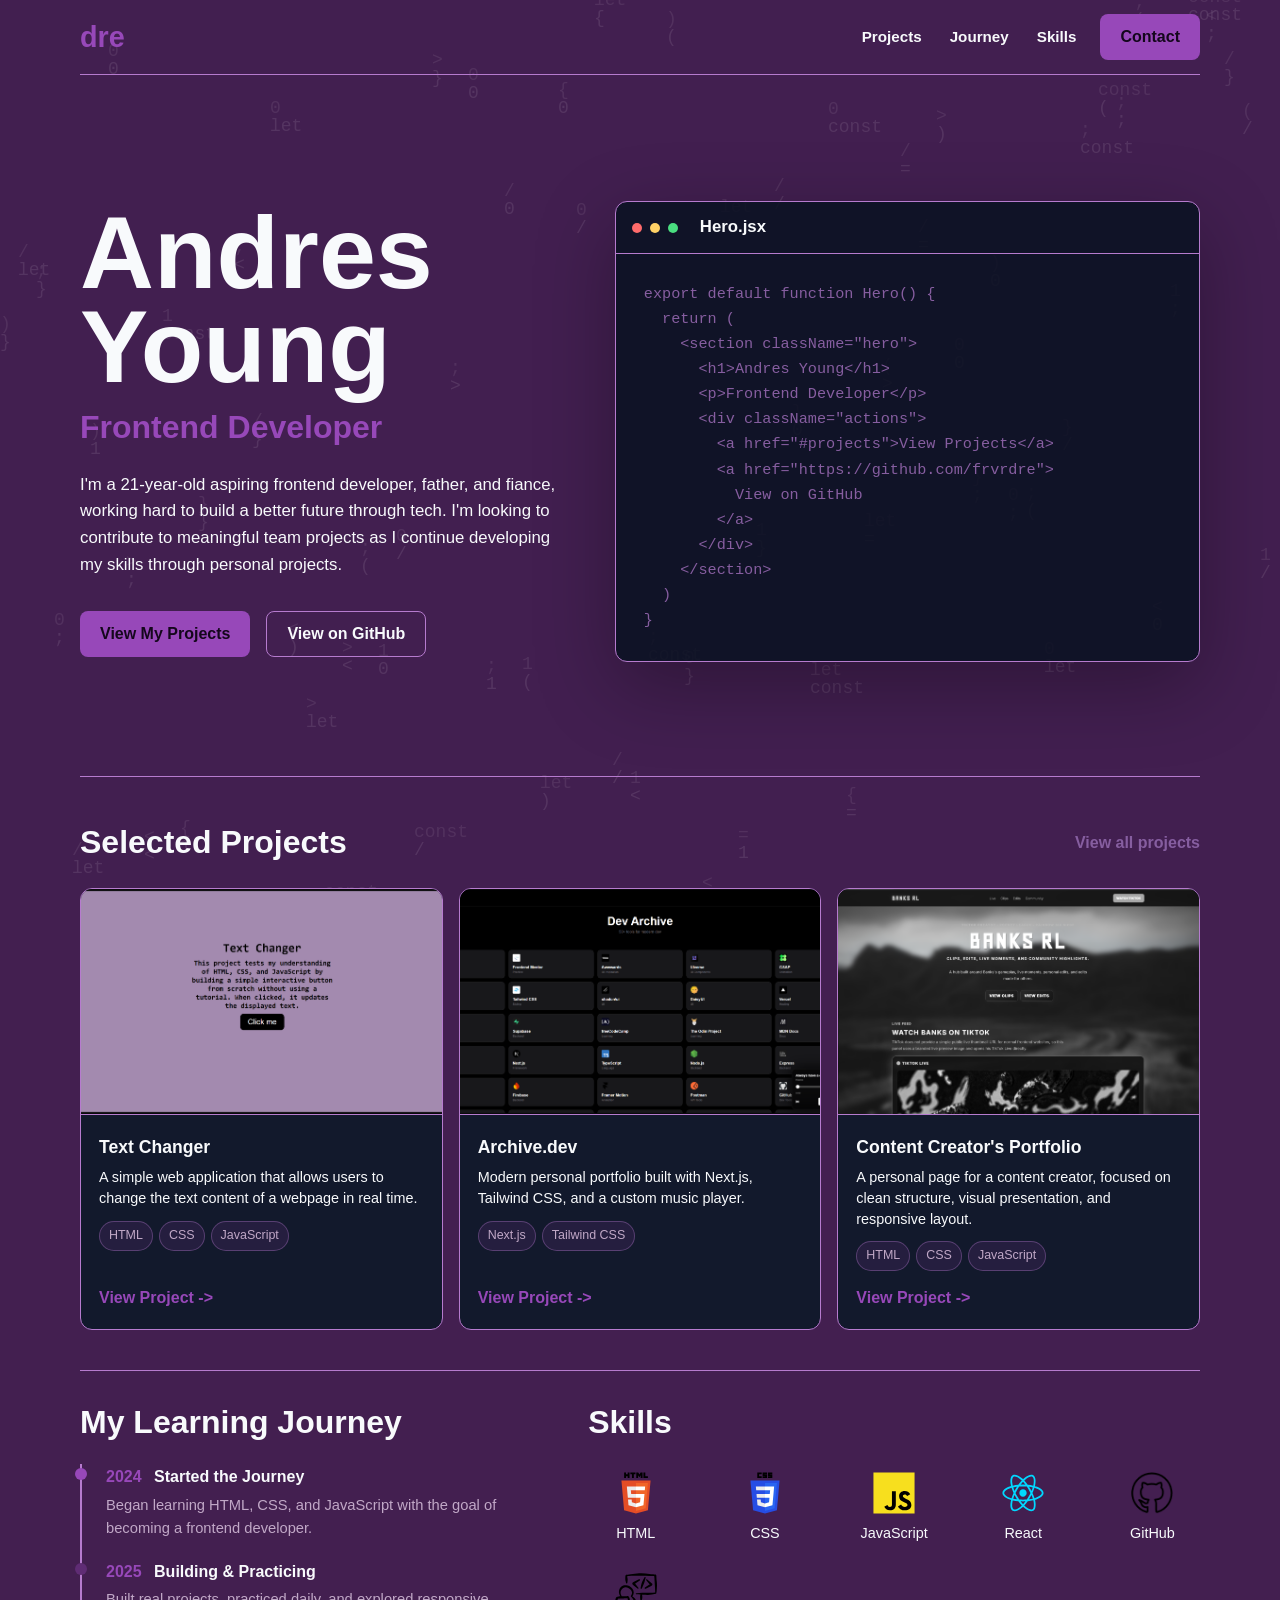
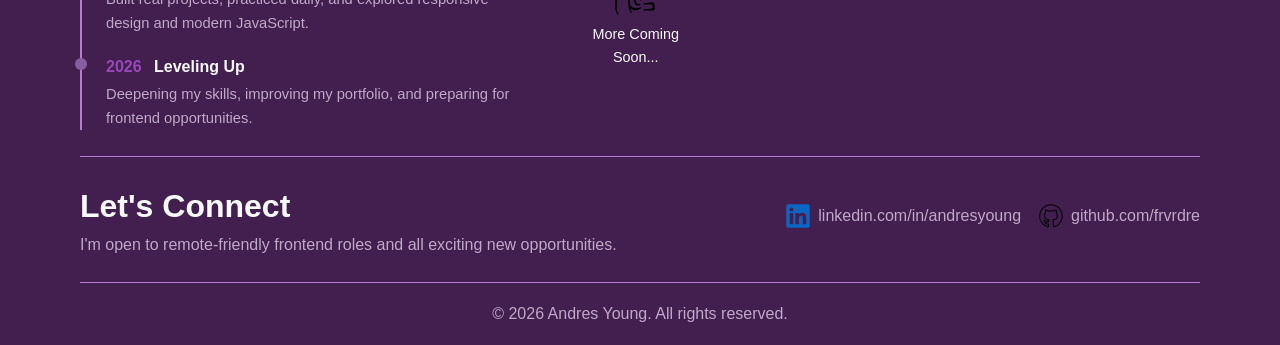
==== index.html @ 8675b48d "Update index.html" ====
<!doctype html>
<html lang="en">
<head>
  <meta charset="UTF-8">
  <meta name="viewport" content="width=device-width, initial-scale=1.0">
  <title>Andres Young | Frontend Developer</title>
  <meta name="description" content="Andres Young is a frontend developer building real projects with HTML, CSS, JavaScript, and React.">
  <link rel="stylesheet" href="styles.css">
  <script src="index.js" defer></script>
</head>
<body>
  <!-- Decorative canvas background controlled by JavaScript -->
  <canvas class="code-rain" aria-hidden="true"></canvas>

  <!-- Header / navigation -->
  <header class="site-header">
    <a class="logo" href="#top" aria-label="Andres Young home">dre</a>

    <nav class="site-nav" aria-label="Main navigation">
      <ul>
        <li><a href="#projects">Projects</a></li>
        <li><a href="#journey">Journey</a></li>
        <li><a href="#skills">Skills</a></li>
      </ul>
    </nav>

    <a class="nav-cta" href="#contact">Contact</a>
  </header>

  <main id="top">
    <!-- Hero section -->
    <section id="hero" class="hero">
      <div class="hero-content">
        <h1>Andres Young</h1>
        <h2>Frontend Developer</h2>
        <p>
          I'm a 21-year-old aspiring frontend developer, father, and fiance,
          working hard to build a better future through tech. I'm looking to
          contribute to meaningful team projects as I continue developing my
          skills through personal projects.
        </p>

        <div class="hero-actions">
          <a class="projects-button" href="#projects">View My Projects</a>
          <a class="github-button" href="https://github.com/frvrdre" target="_blank" rel="noopener noreferrer">View on GitHub</a>
        </div>
      </div>

      <div class="hero-panel" aria-label="Code preview">
        <div class="panel-top">
          <span></span>
          <span></span>
          <span></span>
          <p>Hero.jsx</p>
        </div>
        <pre><code>export default function Hero() {
  return (
    &lt;section className="hero"&gt;
      &lt;h1&gt;Andres Young&lt;/h1&gt;
      &lt;p&gt;Frontend Developer&lt;/p&gt;
      &lt;div className="actions"&gt;
        &lt;a href="#projects"&gt;View Projects&lt;/a&gt;
        &lt;a href="https://github.com/frvrdre"&gt;
          View on GitHub
        &lt;/a&gt;
      &lt;/div&gt;
    &lt;/section&gt;
  )
}</code></pre>
      </div>
    </section>

    <!-- Projects section -->
    <section id="projects" class="projects">
      <div class="section-header">
        <h2>Selected Projects</h2>
        <a href="https://github.com/frvrdre?tab=repositories" target="_blank" rel="noopener noreferrer">View all projects <span aria-hidden="true"></span></a>
      </div>

      <ul class="project-list">
        <li class="project-card">
          <img class="project-image" src="assets/textchanger.png" alt="Screenshot of Text Changer project">
          <div class="project-copy">
            <h3 class="project-title">Text Changer</h3>
            <p class="project-description">A simple web application that allows users to change the text content of a webpage in real time.</p>
            <ul class="project-tags" aria-label="Technologies used">
              <li>HTML</li>
              <li>CSS</li>
              <li>JavaScript</li>
            </ul>
            <a class="project-link" href="https://text-changer-phi.vercel.app/" target="_blank" rel="noopener noreferrer">View Project -></a>
          </div>
        </li>

        <li class="project-card">
          <img class="project-image" src="assets/archive.png" alt="Screenshot of Archive.dev project">
          <div class="project-copy">
            <h3 class="project-title">Archive.dev</h3>
            <p class="project-description">Modern personal portfolio built with Next.js, Tailwind CSS, and a custom music player.</p>
            <ul class="project-tags" aria-label="Technologies used">
              <li>Next.js</li>
              <li>Tailwind CSS</li>
            </ul>
            <a class="project-link" href="https://archive-dev-chi.vercel.app/" target="_blank" rel="noopener noreferrer">View Project -></a>
          </div>
        </li>

        <li class="project-card">
          <img class="project-image" src="assets/banksrl.png" alt="Screenshot of Content Creator's Portfolio project">
          <div class="project-copy">
            <h3 class="project-title">Content Creator's Portfolio</h3>
            <p class="project-description">A personal page for a content creator, focused on clean structure, visual presentation, and responsive layout.</p>
            <ul class="project-tags" aria-label="Technologies used">
              <li>HTML</li>
              <li>CSS</li>
              <li>JavaScript</li>
            </ul>
            <a class="project-link" href="https://banksrl.co.uk/" target="_blank" rel="noopener noreferrer">View Project -></a>
          </div>
        </li>
      </ul>
    </section>

    <!-- Journey and skills section -->
    <div class="learning-grid">
      <section id="journey" class="journey">
        <h2>My Learning Journey</h2>
        <ol class="journey-list">
          <li>
            <span>2024</span>
            <strong>Started the Journey</strong>
            <p>Began learning HTML, CSS, and JavaScript with the goal of becoming a frontend developer.</p>
          </li>
          <li>
            <span>2025</span>
            <strong>Building & Practicing</strong>
            <p>Built real projects, practiced daily, and explored responsive design and modern JavaScript.</p>
          </li>
          <li>
            <span>2026</span>
            <strong>Leveling Up</strong>
            <p>Deepening my skills, improving my portfolio, and preparing for frontend opportunities.</p>
          </li>
        </ol>
      </section>

      <section id="skills" class="skills">
        <h2>Skills</h2>
        <ul class="skill-list">
          <li>
            <img src="assets/icons/html.svg" alt="">
            <span>HTML</span>
          </li>
          <li>
            <img src="assets/icons/css.svg" alt="">
            <span>CSS</span>
          </li>
          <li>
            <img src="assets/icons/javascript.svg" alt="">
            <span>JavaScript</span>
          </li>
          <li>
            <img src="assets/icons/react.svg" alt="">
            <span>React</span>
          </li>
          <li>
            <img src="assets/icons/github.png" alt="">
            <span>GitHub</span>
          </li>
          <li>
            <img src="assets/icons/learn.svg" alt="">
            <span>More Coming Soon...</span>
          </li>
        </ul>
      </section>
    </div>

    <!-- Contact section -->
    <section id="contact" class="contact">
      <div>
        <h2>Let's Connect</h2>
        <p>I'm open to remote-friendly frontend roles and all exciting new opportunities.</p>
      </div>

      <ul class="contact-list">
        <li>
          <a href="https://www.linkedin.com/in/andresyoung" target="_blank" rel="noopener noreferrer">
            <img class="contact-icon" src="assets/icons/linkedin.svg" alt="">
            linkedin.com/in/andresyoung
          </a>
        </li>
        <li>
          <a href="https://github.com/frvrdre" target="_blank" rel="noopener noreferrer">
            <img class="contact-icon" src="assets/icons/github.png" alt="">
            github.com/frvrdre
          </a>
        </li>
      </ul>
    </section>
  </main>

  <footer class="site-footer">
    <p>&copy; 2026 Andres Young. All rights reserved.</p>
  </footer>
</body>
</html>
---- styles.css ----
* {
  box-sizing: border-box;
}

/* Site colors and reusable sizes */
:root {
  --color-bg: #431f50;
  --color-surface: #585858;
  --color-surface-soft: #582745;
  --color-text: #f8fafc;
  --color-muted: #c1a8c7;
  --color-primary: #9748b9;
  --color-secondary: #5f2c74;
  --color-accent: #865ea0;
  --color-border: #b67bce;
  --color-button-text: #14071c;
  --color-tag-bg: rgba(151, 72, 185, 0.14);
  --color-tag-border: rgba(182, 123, 206, 0.36);
  --content-width: 1120px;
  --page-padding: 40px;
  --skill-icon-size: 42px;
  --contact-icon-size: 24px;
}

html {
  scroll-behavior: smooth;
}

/* Base page styles */
body {
  position: relative;
  margin: 0;
  min-height: 100vh;
  font-family: Arial, Helvetica, sans-serif;
  background: var(--color-bg);
  color: var(--color-text);
  line-height: 1.6;
}

/* Canvas sits behind the page content */
.code-rain {
  position: fixed;
  inset: 0;
  z-index: 0;
  width: 100%;
  height: 100%;
  opacity: 0.22;
  pointer-events: none;
}

/* Basic reset styles */
a {
  color: inherit;
  text-decoration: none;
}

img {
  display: block;
  max-width: 100%;
}

ul,
ol {
  margin: 0;
  padding: 0;
  list-style: none;
}

h1,
h2,
h3,
p {
  margin-top: 0;
}

/* Shared page width */
.site-header,
main > section,
.learning-grid,
.site-footer {
  position: relative;
  z-index: 1;
  width: min(100% - var(--page-padding), var(--content-width));
  margin-inline: auto;
}

/* Header */
.site-header {
  min-height: 72px;
  display: flex;
  align-items: center;
  gap: 24px;
  padding-block: 14px;
  border-bottom: 1px solid var(--color-border);
}

.logo {
  margin-right: auto;
  color: transparent;
  background: var(--color-primary);
  -webkit-background-clip: text;
  background-clip: text;
  font-size: 1.8rem;
  font-weight: 800;
}

.site-nav ul {
  display: flex;
  align-items: center;
  gap: 28px;
}

.site-nav a {
  color: var(--color-text);
  font-size: 0.95rem;
  font-weight: 600;
}

/* Buttons and hover styles */
.site-nav a:hover,
.project-link:hover,
.contact-list a:hover {
  color: var(--color-primary);
}

.nav-cta,
.projects-button,
.github-button {
  display: inline-flex;
  min-height: 46px;
  align-items: center;
  justify-content: center;
  padding: 0 20px;
  border-radius: 8px;
  font-weight: 700;
}

.nav-cta,
.projects-button {
  background: var(--color-primary);
  color: var(--color-button-text);
}

.github-button {
  border: 1px solid var(--color-border);
  color: var(--color-text);
}

/* Hero section */
.hero {
  min-height: 78vh;
  display: grid;
  grid-template-columns: minmax(0, 0.9fr) minmax(360px, 1.1fr);
  align-items: center;
  gap: 56px;
  padding-block: 54px 42px;
  border-bottom: 1px solid var(--color-border);
}

.hero h1 {
  margin-bottom: 8px;
  font-size: clamp(4rem, 8vw, 6.5rem);
  line-height: 0.92;
}

.hero h2 {
  margin-bottom: 18px;
  color: var(--color-primary);
  font-size: clamp(1.5rem, 3vw, 2rem);
}

.hero p {
  max-width: 560px;
  margin-bottom: 0;
  color: var(--color-text);
  font-size: 1.05rem;
}

.hero-actions {
  display: flex;
  flex-wrap: wrap;
  gap: 16px;
  margin-top: 32px;
}

.hero-panel {
  overflow: hidden;
  border: 1px solid var(--color-border);
  border-radius: 12px;
  background: rgba(8, 17, 31, 0.84);
  box-shadow: 0 24px 80px rgb(0 0 0 / 30%);
}

.panel-top {
  display: flex;
  align-items: center;
  gap: 8px;
  padding: 12px 16px;
  border-bottom: 1px solid var(--color-border);
}

.panel-top span {
  width: 10px;
  height: 10px;
  border-radius: 50%;
  background: #ff6b6b;
}

.panel-top span:nth-child(2) {
  background: #ffd166;
}

.panel-top span:nth-child(3) {
  background: #4ade80;
}

.panel-top p {
  margin: 0 0 0 14px;
  color: var(--color-text);
  font-weight: 700;
}

.hero-panel pre {
  margin: 0;
  padding: 28px;
  overflow-x: auto;
  color: var(--color-accent);
  font-size: 0.95rem;
  line-height: 1.65;
}

/* Section headings */
.section-header {
  display: flex;
  align-items: center;
  justify-content: space-between;
  gap: 24px;
  margin-bottom: 20px;
}

.section-header h2,
.journey h2,
.skills h2,
.contact h2 {
  margin-bottom: 0;
  font-size: clamp(1.5rem, 3vw, 2rem);
}

.section-header a {
  color: var(--color-accent);
  font-weight: 700;
}

/* Projects */
.projects {
  padding-block: 40px;
  border-bottom: 1px solid var(--color-border);
}

.project-list {
  display: grid;
  grid-template-columns: repeat(auto-fit, minmax(min(100%, 280px), 1fr));
  gap: 16px;
}

.project-card {
  overflow: hidden;
  display: flex;
  flex-direction: column;
  border: 1px solid var(--color-border);
  border-radius: 12px;
  background: rgba(14, 25, 41, 0.9);
  transition:
    transform 180ms ease,
    border-color 180ms ease;
}

.project-card:hover {
  transform: translateY(-2px);
  border-color: var(--color-primary);
}

.project-image {
  width: 100%;
  aspect-ratio: 16 / 10;
  object-fit: cover;
  border-bottom: 1px solid var(--color-border);
}

.project-copy {
  display: flex;
  flex: 1;
  flex-direction: column;
  padding: 18px;
}

.project-title {
  margin-bottom: 6px;
  font-size: 1.1rem;
}

.project-description {
  margin-bottom: 12px;
  color: var(--color-text);
  font-size: 0.9rem;
  line-height: 1.45;
}

.project-tags {
  display: flex;
  flex-wrap: wrap;
  gap: 6px;
  margin-bottom: 14px;
}

.project-tags li {
  padding: 4px 9px;
  border: 1px solid var(--color-tag-border);
  border-radius: 999px;
  background: var(--color-tag-bg);
  color: var(--color-muted);
  font-size: 0.78rem;
}

.project-link {
  margin-top: auto;
  color: var(--color-primary);
  font-weight: 700;
}

/* Journey and skills */
.learning-grid {
  display: grid;
  grid-template-columns: minmax(0, 0.85fr) minmax(0, 1.15fr);
  gap: 56px;
  padding-block: 26px;
  border-bottom: 1px solid var(--color-border);
}

.journey,
.skills {
  padding: 0;
}

.journey-list {
  margin-top: 16px;
  border-left: 2px solid var(--color-border);
}

.journey-list li {
  position: relative;
  padding-left: 24px;
}

.journey-list li + li {
  margin-top: 18px;
}

.journey-list li::before {
  content: "";
  position: absolute;
  left: -7px;
  top: 4px;
  width: 12px;
  height: 12px;
  border-radius: 50%;
  background: var(--color-primary);
}

.journey-list li:nth-child(2)::before {
  background: var(--color-secondary);
}

.journey-list li:nth-child(3)::before {
  background: var(--color-accent);
}

.journey-list span {
  color: var(--color-primary);
  font-weight: 800;
}

.journey-list strong {
  margin-left: 8px;
}

.journey-list p {
  margin: 4px 0 0;
  color: var(--color-muted);
  font-size: 0.92rem;
}

.skill-list {
  display: grid;
  grid-template-columns: repeat(5, minmax(72px, 1fr));
  gap: 28px 34px;
  margin-top: 24px;
}

.skill-list li {
  display: grid;
  place-items: center;
  gap: 8px;
  text-align: center;
}

.skill-list img {
  width: var(--skill-icon-size);
  height: var(--skill-icon-size);
  object-fit: contain;
}

.skill-list span {
  color: var(--color-text);
  font-size: 0.9rem;
}

/* Contact */
.contact {
  display: flex;
  justify-content: space-between;
  gap: 32px;
  padding-block: 24px;
  border-bottom: 1px solid var(--color-border);
}

.contact p {
  margin-bottom: 0;
  color: var(--color-muted);
}

.contact-list {
  display: flex;
  flex-wrap: wrap;
  align-items: center;
  gap: 18px;
  color: var(--color-muted);
}

.contact-list a {
  display: inline-flex;
  align-items: center;
  gap: 8px;
}

.contact-icon {
  width: var(--contact-icon-size);
  height: var(--contact-icon-size);
  object-fit: contain;
  flex: 0 0 auto;
}

/* Footer */
.site-footer {
  padding-block: 18px;
  color: var(--color-muted);
  text-align: center;
}

.site-footer p {
  margin-bottom: 0;
}

/* Keyboard focus style */
a:focus-visible {
  outline: 3px solid var(--color-primary);
  outline-offset: 4px;
}

/* Tablet layout */
@media (max-width: 980px) {
  .hero,
  .learning-grid {
    grid-template-columns: 1fr;
  }

  .contact {
    flex-direction: column;
  }
}

/* Mobile layout */
@media (max-width: 720px) {
  :root {
    --page-padding: 32px;
  }

  .site-header {
    flex-wrap: wrap;
  }

  .site-nav {
    order: 3;
    width: 100%;
  }

  .site-nav ul {
    flex-wrap: wrap;
    gap: 14px;
  }

  .hero {
    min-height: auto;
  }

  .hero-panel pre {
    font-size: 0.8rem;
  }

  .project-card {
    min-height: auto;
  }

  .skill-list {
    grid-template-columns: repeat(2, minmax(72px, 1fr));
  }
}

/* Respect people who prefer less motion */
@media (prefers-reduced-motion: reduce) {
  html {
    scroll-behavior: auto;
  }

  .code-rain {
    display: none;
  }
}
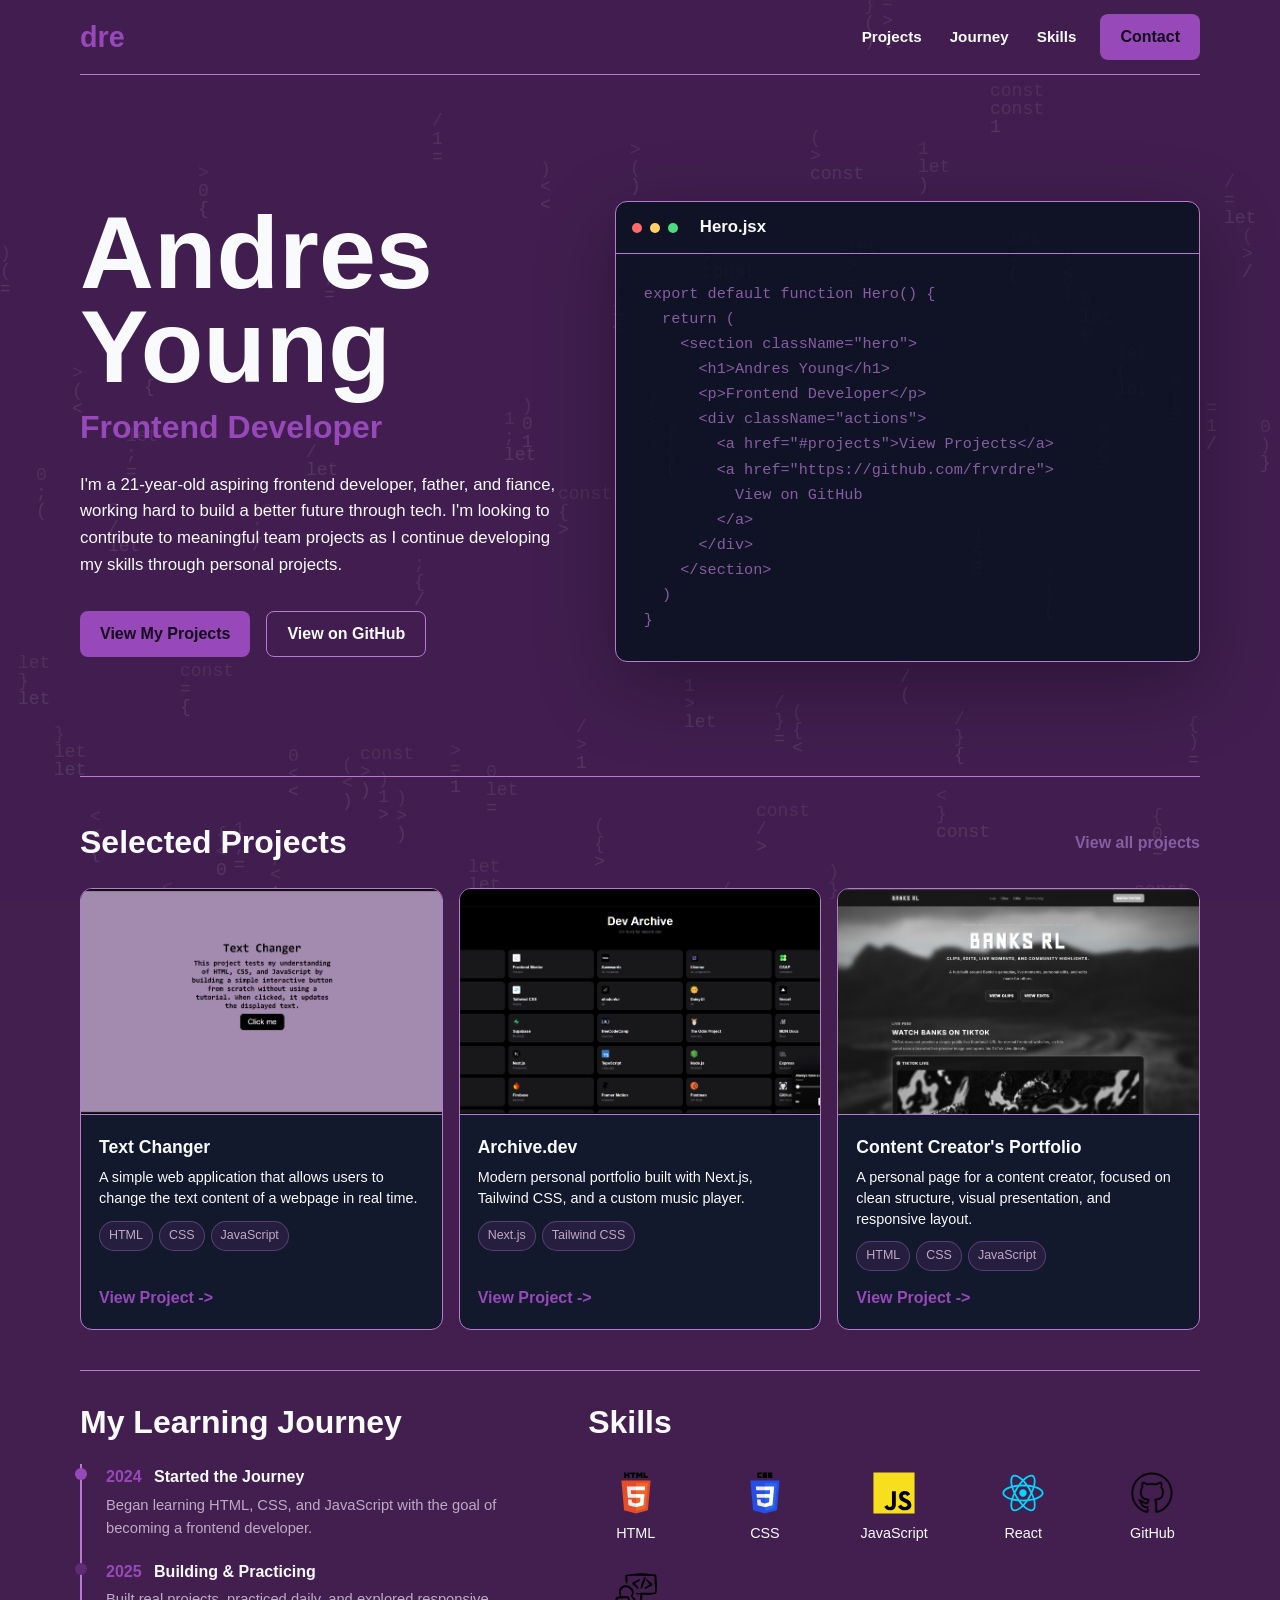
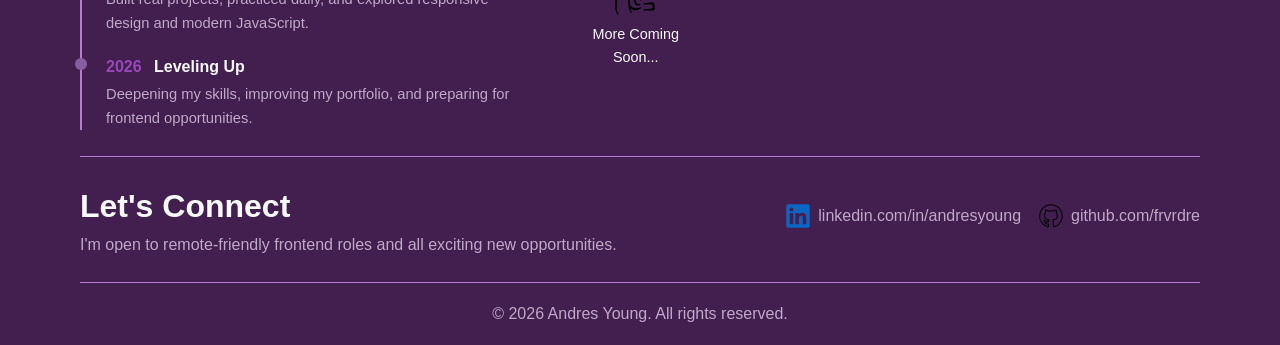
==== commit 4da2f523: "Update LinkedIn URL in contact list" ====
--- a/index.html
+++ b/index.html
@@ -184,7 +184,7 @@
 
       <ul class="contact-list">
         <li>
-          <a href="https://www.linkedin.com/in/andresyoung" target="_blank" rel="noopener noreferrer">
+          <a href="https://www.linkedin.com/in/andres-young-065b58265/" target="_blank" rel="noopener noreferrer">
             <img class="contact-icon" src="assets/icons/linkedin.svg" alt="">
             linkedin.com/in/andresyoung
           </a>
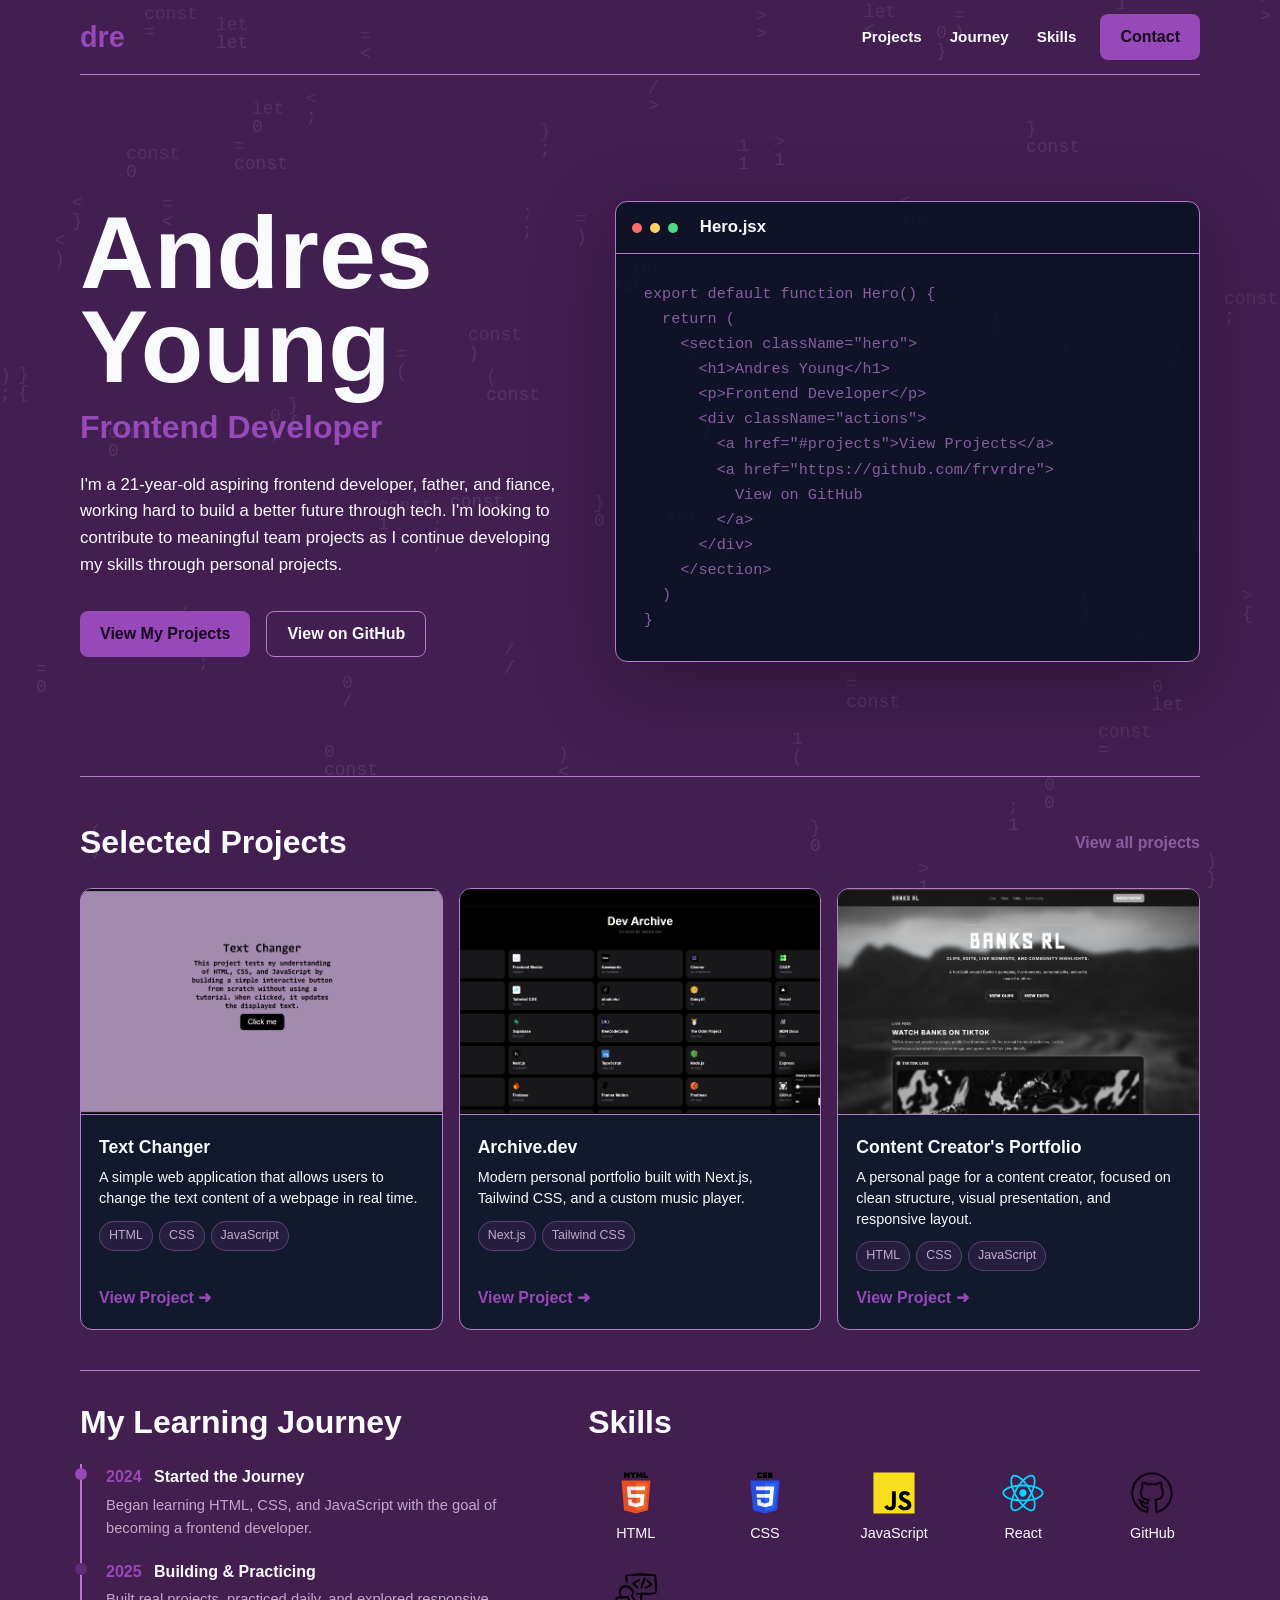
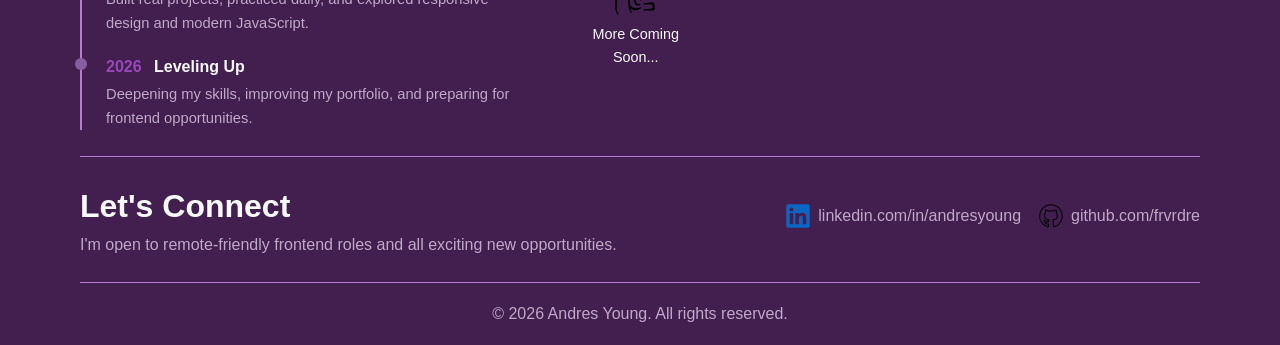
==== commit aaab76a5: "Update project links to use '➜' symbol" ====
--- a/index.html
+++ b/index.html
@@ -88,7 +88,7 @@
               <li>CSS</li>
               <li>JavaScript</li>
             </ul>
-            <a class="project-link" href="https://text-changer-phi.vercel.app/" target="_blank" rel="noopener noreferrer">View Project -></a>
+            <a class="project-link" href="https://text-changer-phi.vercel.app/" target="_blank" rel="noopener noreferrer">View Project ➜</a>
           </div>
         </li>
 
@@ -101,7 +101,7 @@
               <li>Next.js</li>
               <li>Tailwind CSS</li>
             </ul>
-            <a class="project-link" href="https://archive-dev-chi.vercel.app/" target="_blank" rel="noopener noreferrer">View Project -></a>
+            <a class="project-link" href="https://archive-dev-chi.vercel.app/" target="_blank" rel="noopener noreferrer">View Project ➜</a>
           </div>
         </li>
 
@@ -115,7 +115,7 @@
               <li>CSS</li>
               <li>JavaScript</li>
             </ul>
-            <a class="project-link" href="https://banksrl.co.uk/" target="_blank" rel="noopener noreferrer">View Project -></a>
+            <a class="project-link" href="https://banksrl.co.uk/" target="_blank" rel="noopener noreferrer">View Project ➜</a>
           </div>
         </li>
       </ul>
--- a/styles.css
+++ b/styles.css
@@ -119,8 +119,12 @@
 /* Buttons and hover styles */
 .site-nav a:hover,
 .project-link:hover,
-.contact-list a:hover {
-  color: var(--color-primary);
+.contact-list a:hover,
+.projects-button:hover,
+.nav-cta:hover, .github-button:hover  {
+ color: var(--color-muted);
+ transform: translateY(-2px); 
+ 
 }
 
 .nav-cta,
@@ -133,6 +137,8 @@
   padding: 0 20px;
   border-radius: 8px;
   font-weight: 700;
+  color: var(--color-accent);
+ 
 }
 
 .nav-cta,
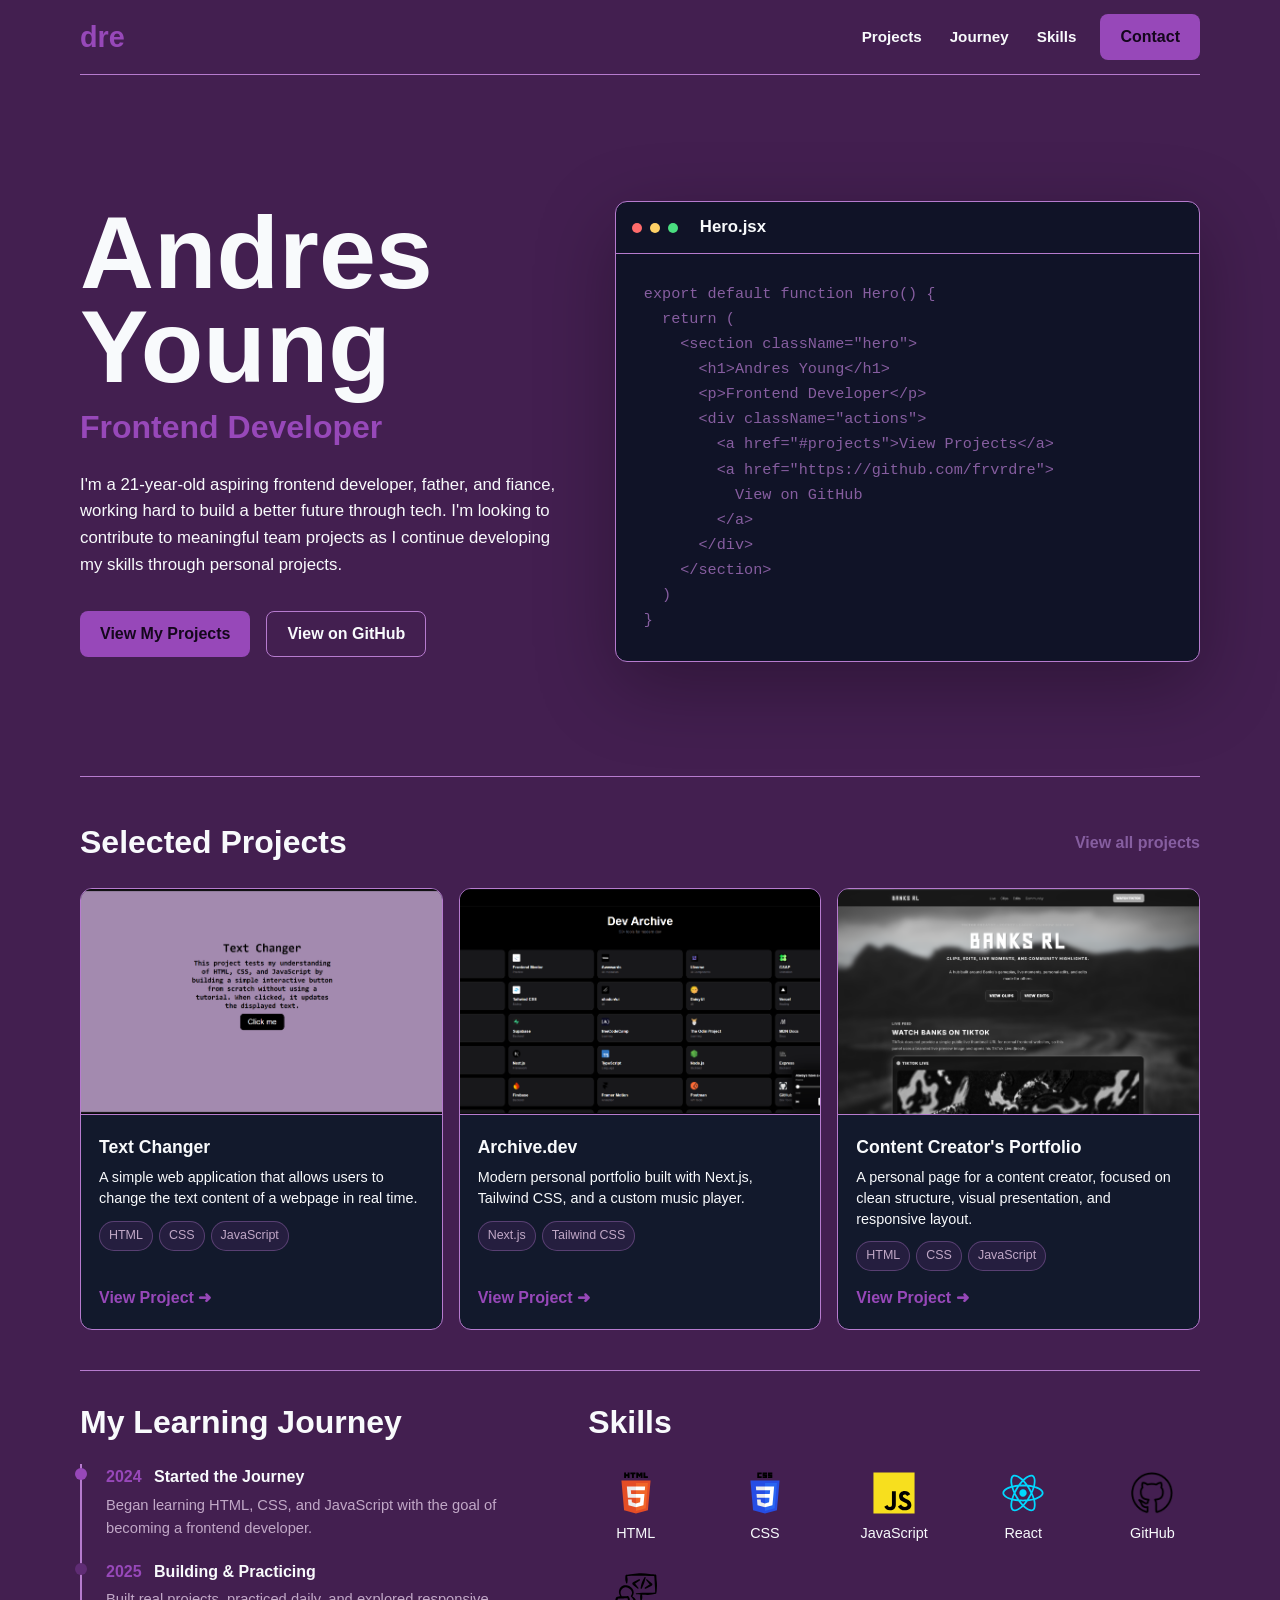
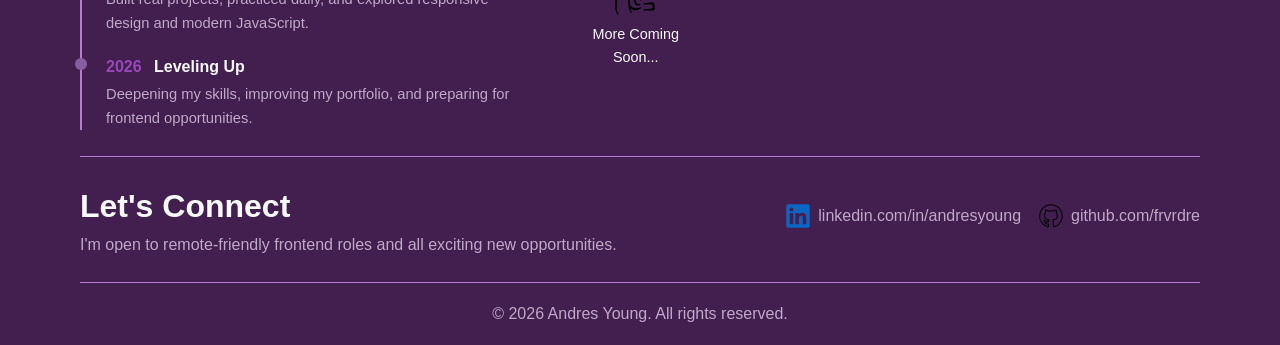
==== commit 0cab09df: "Update link class for 'View all projects' section" ====
--- a/index.html
+++ b/index.html
@@ -74,7 +74,7 @@
     <section id="projects" class="projects">
       <div class="section-header">
         <h2>Selected Projects</h2>
-        <a href="https://github.com/frvrdre?tab=repositories" target="_blank" rel="noopener noreferrer">View all projects <span aria-hidden="true"></span></a>
+        <a class="all-proj" href="https://github.com/frvrdre?tab=repositories" target="_blank" rel="noopener noreferrer">View all projects <span aria-hidden="true"></span></a>
       </div>
 
       <ul class="project-list">
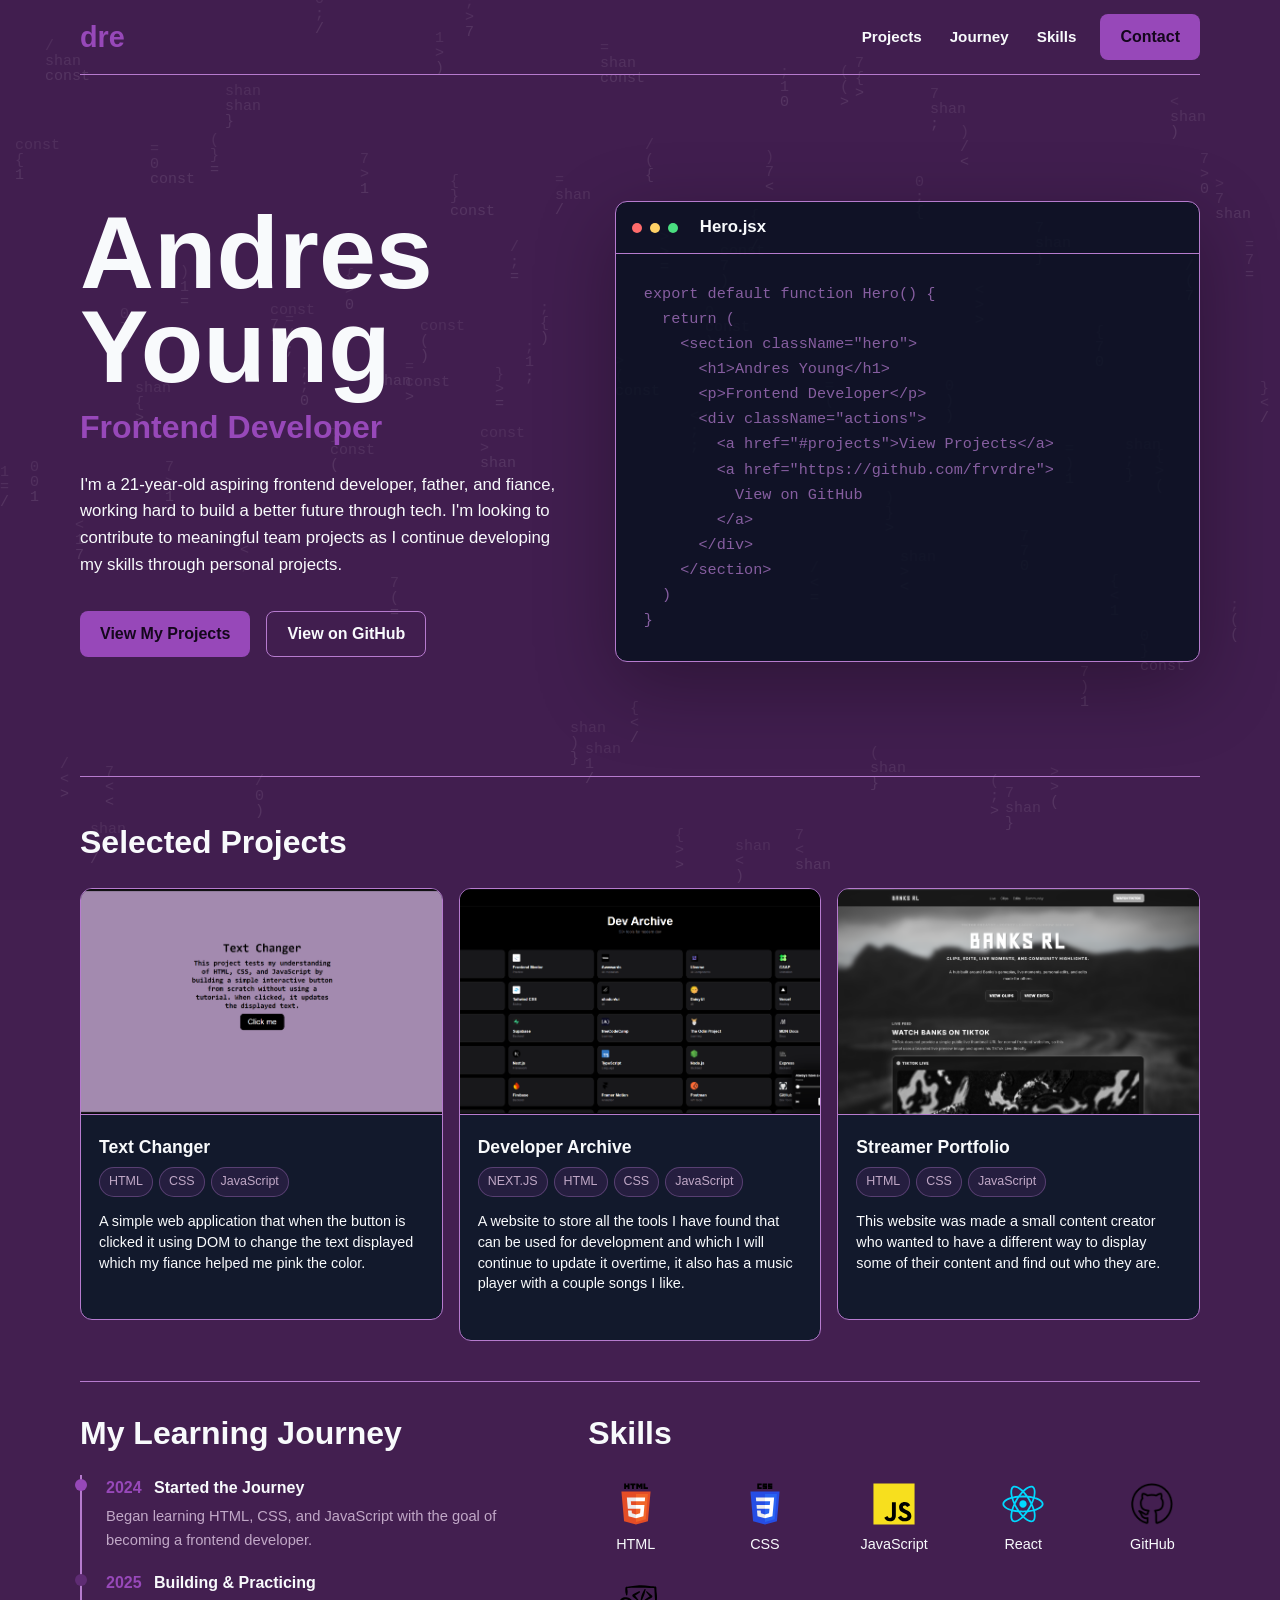
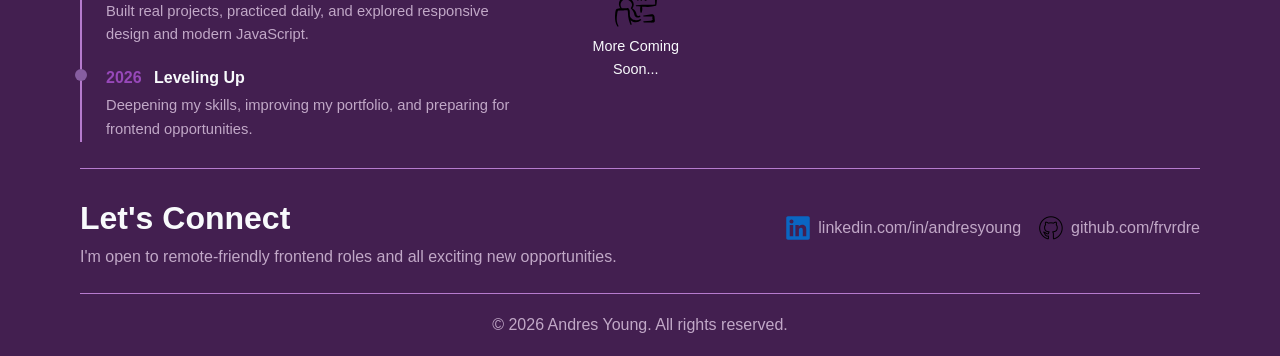
==== commit 34f777f8: "Refactor HTML structure and project links" ====
--- a/index.html
+++ b/index.html
@@ -8,6 +8,7 @@
   <link rel="stylesheet" href="styles.css">
   <script src="index.js" defer></script>
 </head>
+
 <body>
   <!-- Decorative canvas background controlled by JavaScript -->
   <canvas class="code-rain" aria-hidden="true"></canvas>
@@ -33,6 +34,7 @@
       <div class="hero-content">
         <h1>Andres Young</h1>
         <h2>Frontend Developer</h2>
+
         <p>
           I'm a 21-year-old aspiring frontend developer, father, and fiance,
           working hard to build a better future through tech. I'm looking to
@@ -42,7 +44,9 @@
 
         <div class="hero-actions">
           <a class="projects-button" href="#projects">View My Projects</a>
-          <a class="github-button" href="https://github.com/frvrdre" target="_blank" rel="noopener noreferrer">View on GitHub</a>
+          <a class="github-button" href="https://github.com/frvrdre" target="_blank" rel="noopener noreferrer">
+            View on GitHub
+          </a>
         </div>
       </div>
 
@@ -53,6 +57,7 @@
           <span></span>
           <p>Hero.jsx</p>
         </div>
+
         <pre><code>export default function Hero() {
   return (
     &lt;section className="hero"&gt;
@@ -74,49 +79,77 @@
     <section id="projects" class="projects">
       <div class="section-header">
         <h2>Selected Projects</h2>
-        <a class="all-proj" href="https://github.com/frvrdre?tab=repositories" target="_blank" rel="noopener noreferrer">View all projects <span aria-hidden="true"></span></a>
+
+      
       </div>
 
       <ul class="project-list">
-        <li class="project-card">
-          <img class="project-image" src="assets/textchanger.png" alt="Screenshot of Text Changer project">
-          <div class="project-copy">
-            <h3 class="project-title">Text Changer</h3>
-            <p class="project-description">A simple web application that allows users to change the text content of a webpage in real time.</p>
-            <ul class="project-tags" aria-label="Technologies used">
-              <li>HTML</li>
-              <li>CSS</li>
-              <li>JavaScript</li>
-            </ul>
-            <a class="project-link" href="https://text-changer-phi.vercel.app/" target="_blank" rel="noopener noreferrer">View Project ➜</a>
-          </div>
-        </li>
-
-        <li class="project-card">
-          <img class="project-image" src="assets/archive.png" alt="Screenshot of Archive.dev project">
-          <div class="project-copy">
-            <h3 class="project-title">Archive.dev</h3>
-            <p class="project-description">Modern personal portfolio built with Next.js, Tailwind CSS, and a custom music player.</p>
-            <ul class="project-tags" aria-label="Technologies used">
-              <li>Next.js</li>
-              <li>Tailwind CSS</li>
-            </ul>
-            <a class="project-link" href="https://archive-dev-chi.vercel.app/" target="_blank" rel="noopener noreferrer">View Project ➜</a>
-          </div>
-        </li>
-
-        <li class="project-card">
-          <img class="project-image" src="assets/banksrl.png" alt="Screenshot of Content Creator's Portfolio project">
-          <div class="project-copy">
-            <h3 class="project-title">Content Creator's Portfolio</h3>
-            <p class="project-description">A personal page for a content creator, focused on clean structure, visual presentation, and responsive layout.</p>
-            <ul class="project-tags" aria-label="Technologies used">
-              <li>HTML</li>
-              <li>CSS</li>
-              <li>JavaScript</li>
-            </ul>
-            <a class="project-link" href="https://banksrl.co.uk/" target="_blank" rel="noopener noreferrer">View Project ➜</a>
-          </div>
+        <li>
+          <a class="project-card" href="https://text-changer-phi.vercel.app/" target="_blank" rel="noopener noreferrer">
+            <img class="project-image" src="assets/textchanger.png" alt="Screenshot of Text Changer project">
+
+            <div class="project-copy">
+              <h3 class="project-title">Text Changer</h3>
+
+              <ul class="project-tags" aria-label="Technologies used">
+                <li>HTML</li>
+                <li>CSS</li>
+                <li>JavaScript</li>
+              </ul>
+
+              <p class="project-description">
+                A simple web application that when the button is clicked it using DOM to change the text displayed which my fiance helped me pink the color.
+              </p>
+
+              <p class="project-link-text"></p>
+            </div>
+          </a>
+        </li>
+
+        <li>
+          <a class="project-card" href="https://archive-dev-chi.vercel.app/" target="_blank" rel="noopener noreferrer">
+            <img class="project-image" src="assets/archive.png" alt="Screenshot of Archive.dev project">
+
+            <div class="project-copy">
+              <h3 class="project-title">Developer Archive</h3>
+
+              <ul class="project-tags" aria-label="Technologies used">
+                <li>NEXT.JS</li>
+                <li>HTML</li>
+                <li>CSS</li>
+                <li>JavaScript</li>
+              </ul>
+
+              <p class="project-description">
+                A website to store all the tools I have found that can be used for development and which I will continue to update it overtime, it also has a music player with a couple songs I like.
+              </p>
+
+              <p class="project-link-text"></p>
+            </div>
+          </a>
+        </li>
+
+        <li>
+          <a class="project-card" href="https://banksrl.co.uk/" target="_blank" rel="noopener noreferrer">
+            <img class="project-image" src="assets/banksrl.png" alt="Screenshot of Content Creator's Portfolio project">
+
+            <div class="project-copy">
+              <h3 class="project-title">Streamer Portfolio</h3>
+
+              <ul class="project-tags" aria-label="Technologies used">
+                <li>HTML</li>
+                <li>CSS</li>
+                <li>JavaScript</li>
+
+              </ul>
+              <p class="project-description">
+                This website was made a small content creator who wanted to have a different way to display some of their content and find out who they are.
+              </p>
+
+
+              <p class="project-link-text"></p>
+            </div>
+          </a>
         </li>
       </ul>
     </section>
@@ -125,17 +158,20 @@
     <div class="learning-grid">
       <section id="journey" class="journey">
         <h2>My Learning Journey</h2>
+
         <ol class="journey-list">
           <li>
             <span>2024</span>
             <strong>Started the Journey</strong>
             <p>Began learning HTML, CSS, and JavaScript with the goal of becoming a frontend developer.</p>
           </li>
+
           <li>
             <span>2025</span>
             <strong>Building & Practicing</strong>
             <p>Built real projects, practiced daily, and explored responsive design and modern JavaScript.</p>
           </li>
+
           <li>
             <span>2026</span>
             <strong>Leveling Up</strong>
@@ -146,27 +182,33 @@
 
       <section id="skills" class="skills">
         <h2>Skills</h2>
+
         <ul class="skill-list">
           <li>
             <img src="assets/icons/html.svg" alt="">
             <span>HTML</span>
           </li>
+
           <li>
             <img src="assets/icons/css.svg" alt="">
             <span>CSS</span>
           </li>
+
           <li>
             <img src="assets/icons/javascript.svg" alt="">
             <span>JavaScript</span>
           </li>
+
           <li>
             <img src="assets/icons/react.svg" alt="">
             <span>React</span>
           </li>
+
           <li>
             <img src="assets/icons/github.png" alt="">
             <span>GitHub</span>
           </li>
+
           <li>
             <img src="assets/icons/learn.svg" alt="">
             <span>More Coming Soon...</span>
@@ -189,6 +231,7 @@
             linkedin.com/in/andresyoung
           </a>
         </li>
+
         <li>
           <a href="https://github.com/frvrdre" target="_blank" rel="noopener noreferrer">
             <img class="contact-icon" src="assets/icons/github.png" alt="">
--- a/styles.css
+++ b/styles.css
@@ -121,7 +121,8 @@
 .project-link:hover,
 .contact-list a:hover,
 .projects-button:hover,
-.nav-cta:hover, .github-button:hover  {
+.nav-cta:hover, .github-button:hover,
+.all-proj a:hover {
  color: var(--color-muted);
  transform: translateY(-2px); 
  
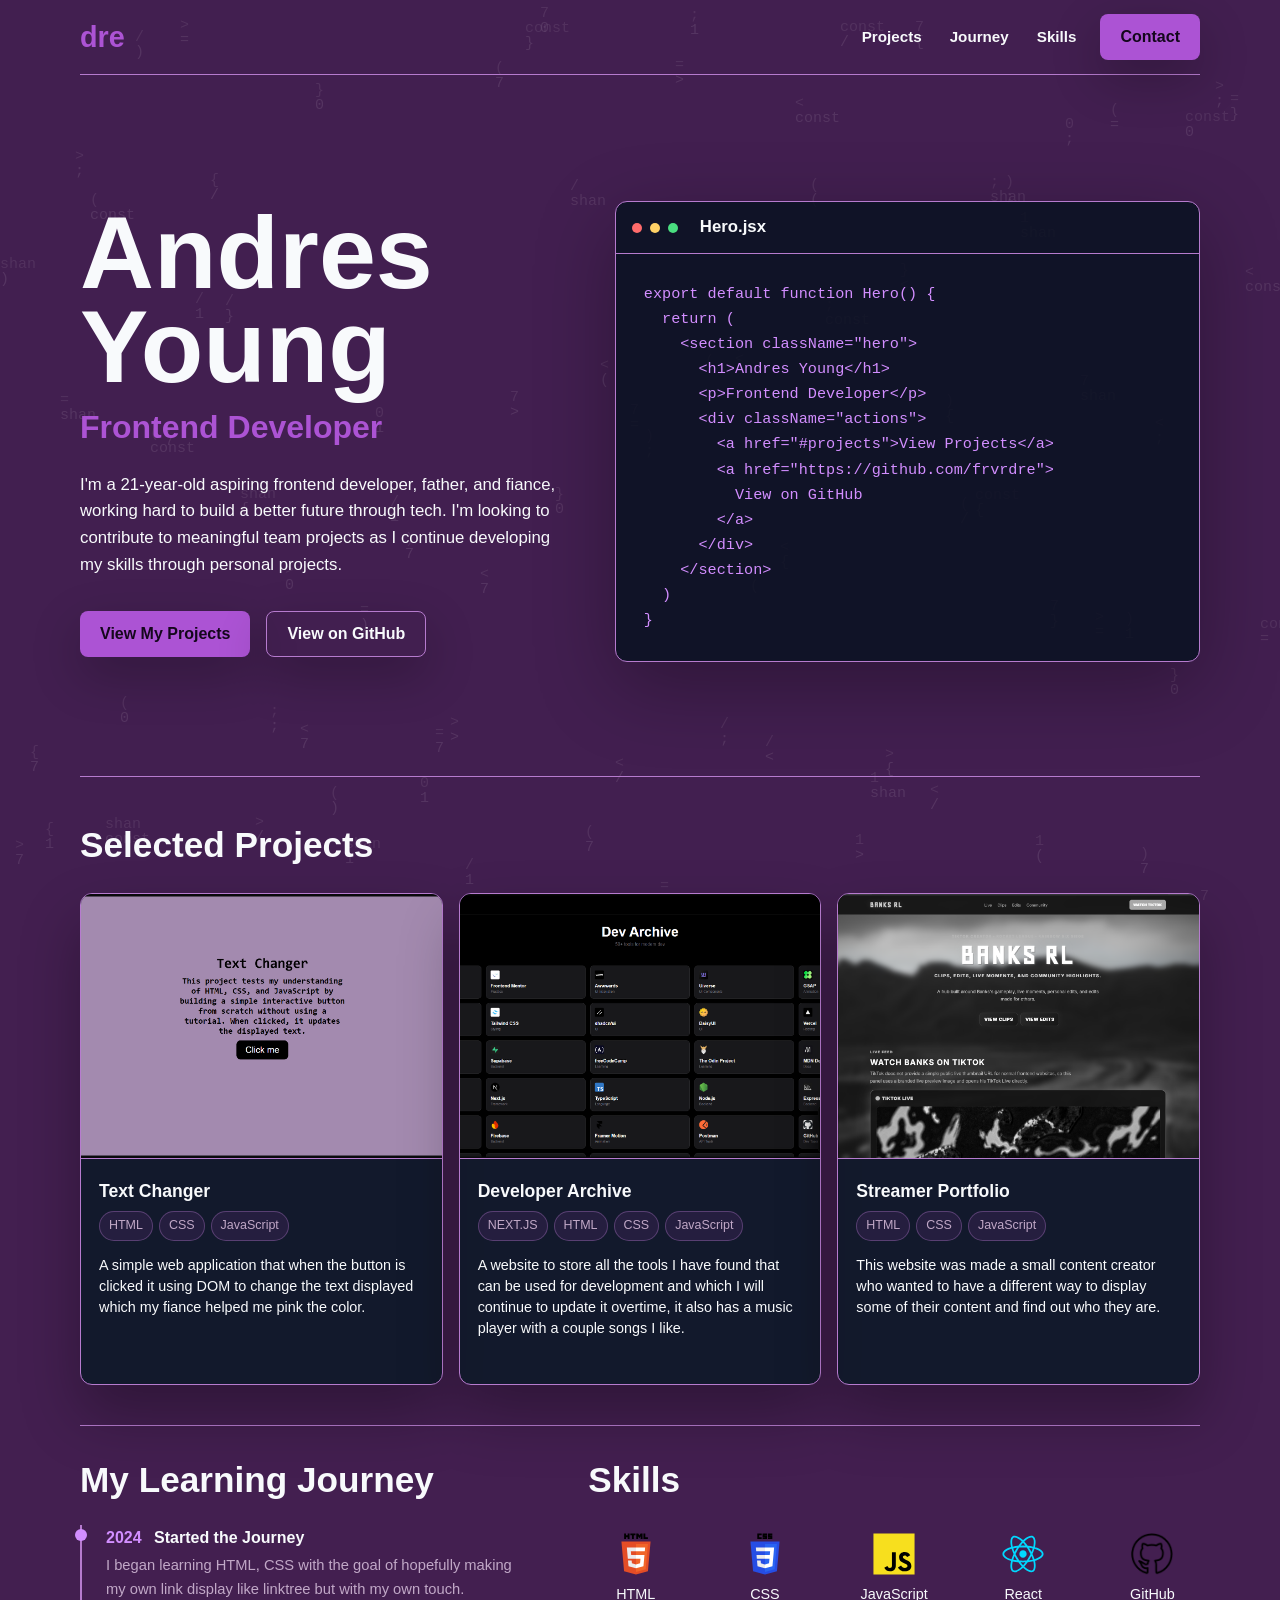
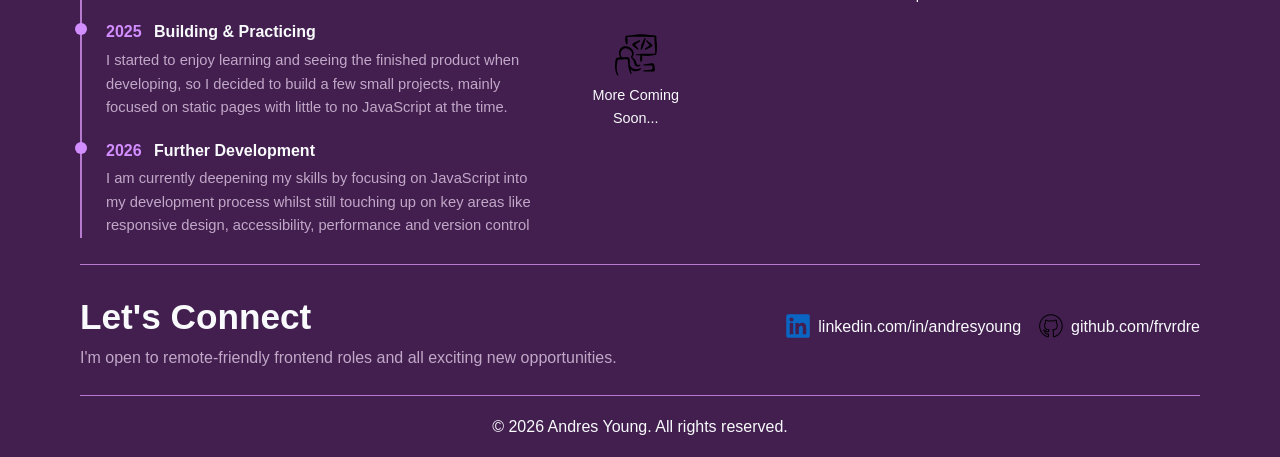
==== commit 563ca9ee: "Update index.html" ====
--- a/index.html
+++ b/index.html
@@ -163,19 +163,21 @@
           <li>
             <span>2024</span>
             <strong>Started the Journey</strong>
-            <p>Began learning HTML, CSS, and JavaScript with the goal of becoming a frontend developer.</p>
+            <p>I began learning HTML, CSS with the goal of hopefully making my own link display like linktree but with my own touch.</p>
           </li>
 
           <li>
             <span>2025</span>
             <strong>Building & Practicing</strong>
-            <p>Built real projects, practiced daily, and explored responsive design and modern JavaScript.</p>
+            <p>I started to enjoy learning and seeing the finished product when developing, so I decided to build a few small projects, 
+              mainly focused on static pages with little to no JavaScript at the time.</p>
           </li>
 
           <li>
             <span>2026</span>
-            <strong>Leveling Up</strong>
-            <p>Deepening my skills, improving my portfolio, and preparing for frontend opportunities.</p>
+            <strong>Further Development</strong>
+            <p>I am currently deepening my skills by focusing on JavaScript into my development process whilst still touching up on key areas
+            like responsive design, accessibility, performance and version control</p>
           </li>
         </ol>
       </section>
--- a/styles.css
+++ b/styles.css
@@ -1,5 +1,8 @@
 * {
   box-sizing: border-box;
+    transition:
+    color 180ms ease,
+    transform 180ms ease;
 }
 
 /* Site colors and reusable sizes */
@@ -9,9 +12,9 @@
   --color-surface-soft: #582745;
   --color-text: #f8fafc;
   --color-muted: #c1a8c7;
-  --color-primary: #9748b9;
-  --color-secondary: #5f2c74;
-  --color-accent: #865ea0;
+  --color-primary: #ac53d4;
+  --color-secondary: #6b0d91;
+  --color-accent: #d28eff;
   --color-border: #b67bce;
   --color-button-text: #14071c;
   --color-tag-bg: rgba(151, 72, 185, 0.14);
@@ -114,21 +117,23 @@
   color: var(--color-text);
   font-size: 0.95rem;
   font-weight: 600;
-}
-
-/* Buttons and hover styles */
+  transition:
+    color 180ms ease,
+    transform 180ms ease;
+}
+
 .site-nav a:hover,
-.project-link:hover,
-.contact-list a:hover,
-.projects-button:hover,
-.nav-cta:hover, .github-button:hover,
-.all-proj a:hover {
- color: var(--color-muted);
- transform: translateY(-2px); 
- 
-}
-
-.nav-cta,
+.contact-list a:hover {
+  color: var(--color-muted);
+  transform: translateY(-2px);
+  box-shadow: 0 18px 40px rgb(0 0 0 / 24%);
+    transition:
+    transform 180ms ease,
+    border-color 180ms ease,
+    box-shadow 180ms ease;
+}
+
+
 .projects-button,
 .github-button {
   display: inline-flex;
@@ -138,8 +143,25 @@
   padding: 0 20px;
   border-radius: 8px;
   font-weight: 700;
-  color: var(--color-accent);
- 
+  box-shadow: 0 18px 50px rgb(0 0 0 / 24%);
+    transition:
+    transform 180ms ease,
+    border-color 180ms ease,
+    box-shadow 180ms ease;
+}
+.nav-cta {
+  display: inline-flex;
+  min-height: 46px;
+  align-items: center;
+  justify-content: center;
+  padding: 0 20px;
+  border-radius: 8px;
+  font-weight: 700;
+  box-shadow: 0 18px 50px rgb(0 0 0 / 24%);
+    transition:
+    transform 180ms ease,
+    border-color 180ms ease,
+    box-shadow 180ms ease;
 }
 
 .nav-cta,
@@ -151,6 +173,30 @@
 .github-button {
   border: 1px solid var(--color-border);
   color: var(--color-text);
+}
+
+.nav-cta:hover,
+.projects-button:hover,
+.github-button:hover, 
+.project-link:hover {
+  transform: translateY(-2px);
+  border-color: var(--color-primary);
+  box-shadow: 0px 5px 13px rgba(0, 0, 0, 0.24);
+    transition:
+    transform 180ms ease,
+    border-color 180ms ease,
+    box-shadow 180ms ease;
+}
+
+.nav-cta:hover,
+.projects-button:hover {
+  background: var(--color-accent);
+}
+
+.github-button:hover,
+ .project-link:hover {
+  border-color: var(--color-primary);
+  color: var(--color-muted);
 }
 
 /* Hero section */
@@ -241,7 +287,7 @@
   display: flex;
   align-items: center;
   justify-content: space-between;
-  gap: 24px;
+  gap: 10px;
   margin-bottom: 20px;
 }
 
@@ -250,13 +296,9 @@
 .skills h2,
 .contact h2 {
   margin-bottom: 0;
-  font-size: clamp(1.5rem, 3vw, 2rem);
-}
-
-.section-header a {
-  color: var(--color-accent);
-  font-weight: 700;
-}
+  font-size: clamp(1.9rem, 5vw, 2.2rem);
+}
+
 
 /* Projects */
 .projects {
@@ -270,26 +312,40 @@
   gap: 16px;
 }
 
+.project-list > li {
+  display: flex;
+}
+
 .project-card {
   overflow: hidden;
   display: flex;
+  flex: 1;
   flex-direction: column;
   border: 1px solid var(--color-border);
   border-radius: 12px;
   background: rgba(14, 25, 41, 0.9);
-  transition:
-    transform 180ms ease,
-    border-color 180ms ease;
-}
-
-.project-card:hover {
-  transform: translateY(-2px);
+  color: var(--color-text);
+  box-shadow: 0 30px 60px rgba(0, 0, 0, 0.295);
+    transition:
+    transform 180ms ease,
+    border-color 180ms ease,
+    box-shadow 180ms ease;
+}
+
+a.project-card:hover {
+  transform: translateY(-8px);
   border-color: var(--color-primary);
+  cursor: pointer;
+  box-shadow: 12px 30px 15px rgb(0 0 0 / 24%);
+    transition:
+    transform 180ms ease,
+    border-color 180ms ease,
+    box-shadow 180ms ease;
 }
 
 .project-image {
   width: 100%;
-  aspect-ratio: 16 / 10;
+  aspect-ratio: 15 / 11;
   object-fit: cover;
   border-bottom: 1px solid var(--color-border);
 }
@@ -330,9 +386,32 @@
 }
 
 .project-link {
-  margin-top: auto;
-  color: var(--color-primary);
+  
+  border: 1px solid var(--color-border);
+  color: var(--color-text);
+  display: inline-flex;
+  min-height: 38px;
+  align-items: center;
+  justify-content: center;
+  padding: 0 15px;
+  border-radius: 8px;
   font-weight: 700;
+  box-shadow: 0 18px 50px rgb(0 0 0 / 24%);
+    transition:
+    transform 180ms ease,
+    border-color 180ms ease,
+    box-shadow 180ms ease;
+}
+
+
+
+a.project-card:hover   {
+  color: var(--color-muted);
+  box-shadow: 0 18px 50px rgb(0 0 0 / 24%);
+    transition:
+    transform 180ms ease,
+    border-color 180ms ease,
+    box-shadow 180ms ease;
 }
 
 /* Journey and skills */
@@ -371,19 +450,11 @@
   width: 12px;
   height: 12px;
   border-radius: 50%;
-  background: var(--color-primary);
-}
-
-.journey-list li:nth-child(2)::before {
-  background: var(--color-secondary);
-}
-
-.journey-list li:nth-child(3)::before {
   background: var(--color-accent);
 }
 
 .journey-list span {
-  color: var(--color-primary);
+  color: var(--color-accent);
   font-weight: 800;
 }
 
@@ -441,26 +512,27 @@
   flex-wrap: wrap;
   align-items: center;
   gap: 18px;
-  color: var(--color-muted);
+  color: var(--color-text);;
 }
 
 .contact-list a {
   display: inline-flex;
   align-items: center;
   gap: 8px;
+  transition: color 180ms ease;
 }
 
 .contact-icon {
   width: var(--contact-icon-size);
   height: var(--contact-icon-size);
+  flex: 0 0 auto;
   object-fit: contain;
-  flex: 0 0 auto;
 }
 
 /* Footer */
 .site-footer {
   padding-block: 18px;
-  color: var(--color-muted);
+  color: var(--color-text);
   text-align: center;
 }
 
@@ -493,8 +565,8 @@
   }
 
   .site-header {
-    flex-wrap: wrap;
-  }
+    flex-wrap:initial;
+    }
 
   .site-nav {
     order: 3;
@@ -512,10 +584,6 @@
 
   .hero-panel pre {
     font-size: 0.8rem;
-  }
-
-  .project-card {
-    min-height: auto;
   }
 
   .skill-list {
@@ -532,4 +600,12 @@
   .code-rain {
     display: none;
   }
-}
+
+  *,
+  *::before,
+  *::after {
+    transition-duration: 0.01ms !important;
+    animation-duration: 0.01ms !important;
+    animation-iteration-count: 1 !important;
+  }
+}
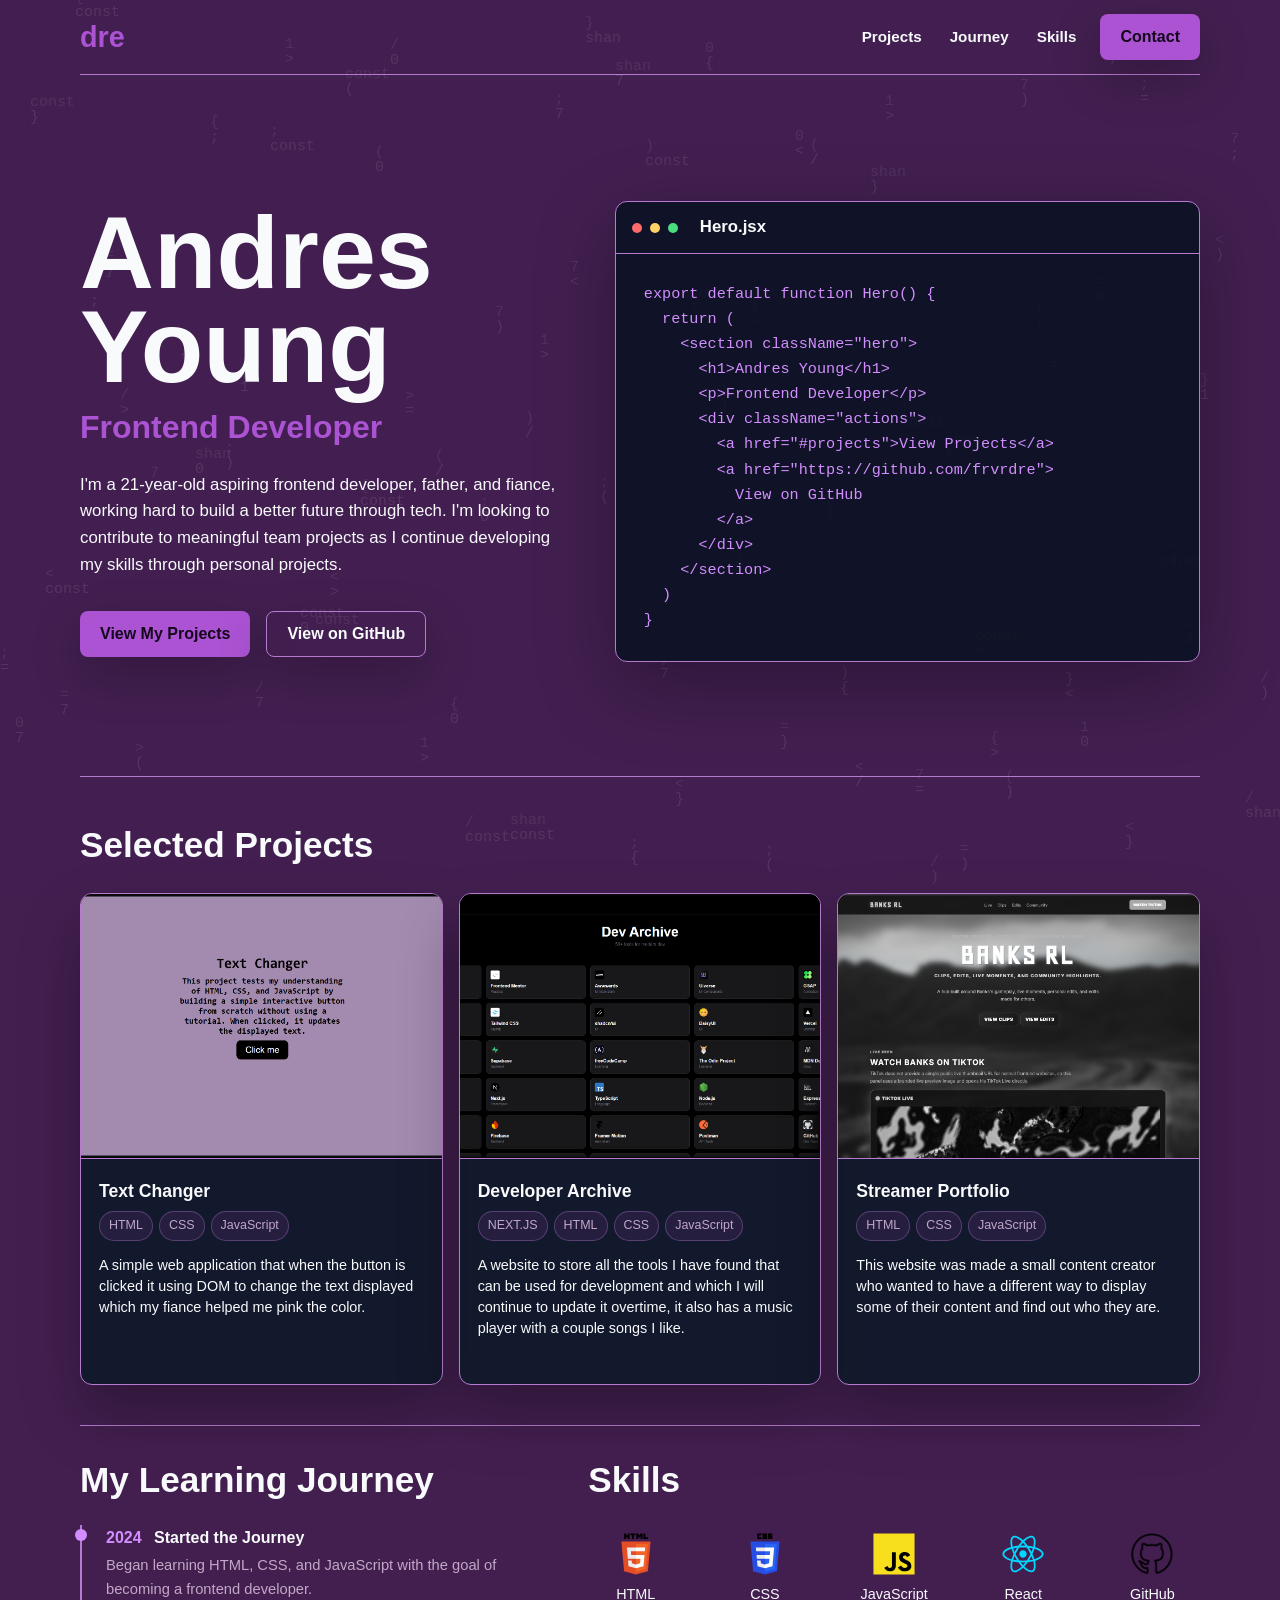
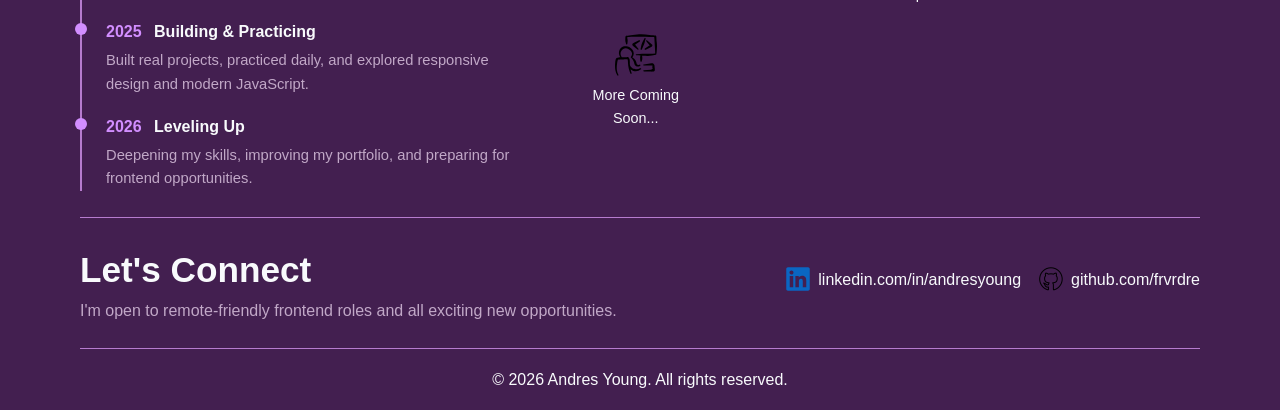
==== commit f089b1bf: "Revise journey descriptions in index.html" ====
--- a/index.html
+++ b/index.html
@@ -163,21 +163,19 @@
           <li>
             <span>2024</span>
             <strong>Started the Journey</strong>
-            <p>I began learning HTML, CSS with the goal of hopefully making my own link display like linktree but with my own touch.</p>
+            <p>Began learning HTML, CSS, and JavaScript with the goal of becoming a frontend developer.</p>
           </li>
 
           <li>
             <span>2025</span>
             <strong>Building & Practicing</strong>
-            <p>I started to enjoy learning and seeing the finished product when developing, so I decided to build a few small projects, 
-              mainly focused on static pages with little to no JavaScript at the time.</p>
+            <p>Built real projects, practiced daily, and explored responsive design and modern JavaScript.</p>
           </li>
 
           <li>
             <span>2026</span>
-            <strong>Further Development</strong>
-            <p>I am currently deepening my skills by focusing on JavaScript into my development process whilst still touching up on key areas
-            like responsive design, accessibility, performance and version control</p>
+            <strong>Leveling Up</strong>
+            <p>Deepening my skills, improving my portfolio, and preparing for frontend opportunities.</p>
           </li>
         </ol>
       </section>
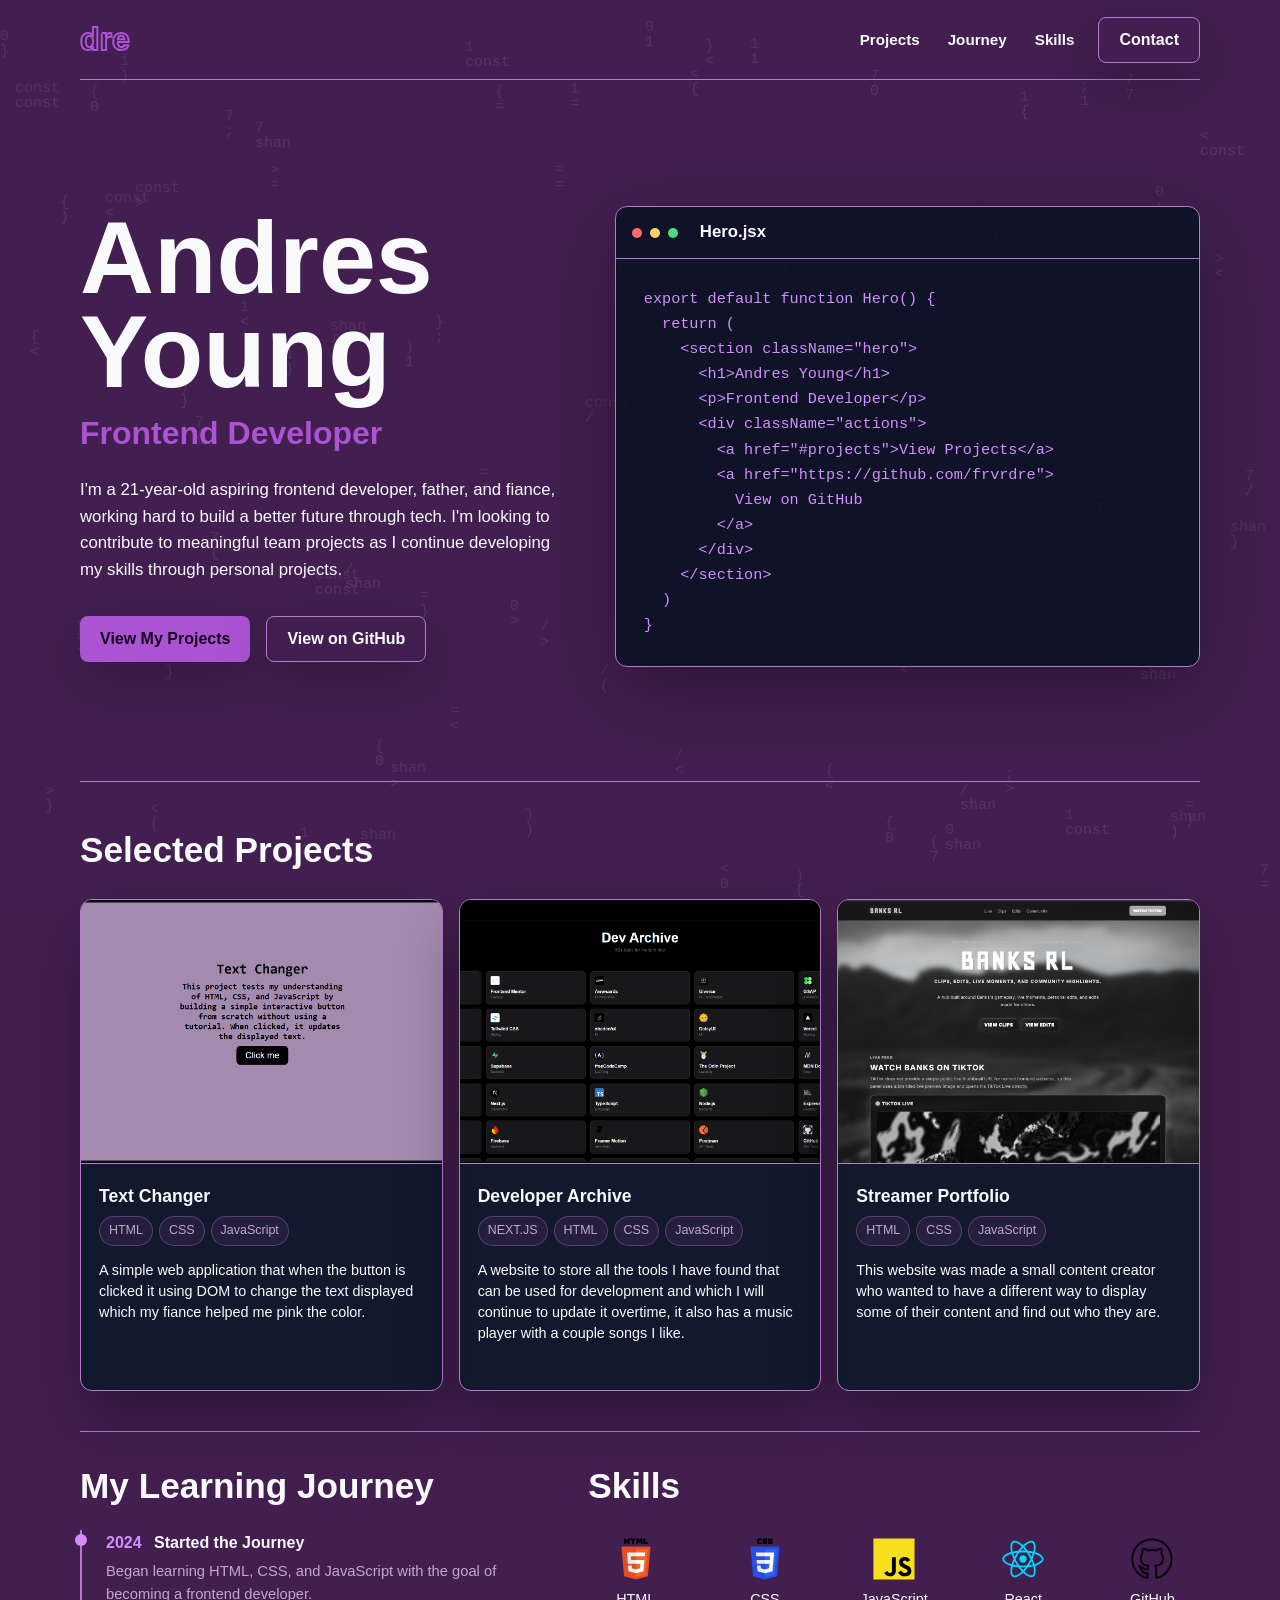
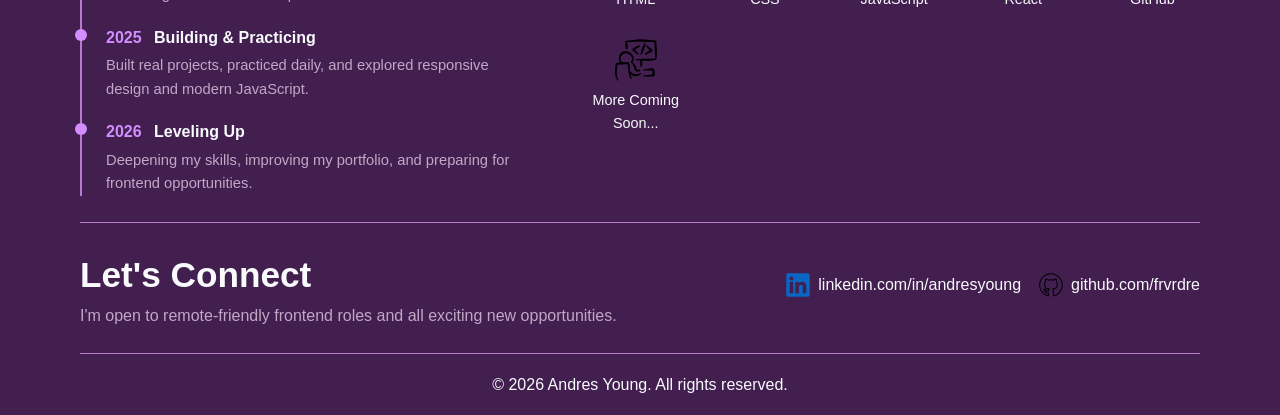
==== commit e2a78034: "Update meta tags and add Open Graph and Twitter cards" ====
--- a/index.html
+++ b/index.html
@@ -4,7 +4,23 @@
   <meta charset="UTF-8">
   <meta name="viewport" content="width=device-width, initial-scale=1.0">
   <title>Andres Young | Frontend Developer</title>
-  <meta name="description" content="Andres Young is a frontend developer building real projects with HTML, CSS, JavaScript, and React.">
+  <meta name="description" content="Andres Young is a Aspiring front-end developer this is their proffesional portfolio.">
+  <meta property="og:title" content="Andres Young | Frontend Developer">
+  <meta property="og:description" content="A Frontend developer portfolio featuring my projects, skills, and my learning journey.">
+  <meta property="og:image" content="https://frvrdre.xyz/assets/preview.png">
+  <meta property="og:url" content="https://frvrdre.xyz">
+  <meta property="og:type" content="website">
+
+  <!-- Twitter / X preview -->
+  <meta name="twitter:card" content="summary_large_image">
+  <meta name="twitter:title" content="Andres Young | Frontend Developer">
+  <meta name="twitter:description" content="A Frontend developer portfolio featuring my projects, skills, and my learning journey.">
+  <meta name="twitter:image" content="https://frvrdre.xyz/assets/preview.png">
+
+  <!-- Favicon -->
+  <link rel="icon" type="image/png" href="assets/favicon.png">
+  <link rel="apple-touch-icon" href="assets/favicon.png">
+
   <link rel="stylesheet" href="styles.css">
   <script src="index.js" defer></script>
 </head>
--- a/styles.css
+++ b/styles.css
@@ -99,11 +99,10 @@
 
 .logo {
   margin-right: auto;
-  color: transparent;
-  background: var(--color-primary);
-  -webkit-background-clip: text;
-  background-clip: text;
-  font-size: 1.8rem;
+  color: rgba(12, 12, 12, 0);
+  -webkit-text-stroke: 2px rgb(172, 83, 212);
+	text-stroke: 10px rgb(172, 83, 212);
+  font-size: 2.0rem;
   font-weight: 800;
 }
 
@@ -135,7 +134,8 @@
 
 
 .projects-button,
-.github-button {
+.github-button,
+.nav-cta {
   display: inline-flex;
   min-height: 46px;
   align-items: center;
@@ -164,13 +164,14 @@
     box-shadow 180ms ease;
 }
 
-.nav-cta,
+
 .projects-button {
   background: var(--color-primary);
   color: var(--color-button-text);
 }
 
-.github-button {
+.github-button,
+.nav-cta {
   border: 1px solid var(--color-border);
   color: var(--color-text);
 }
@@ -181,6 +182,7 @@
 .project-link:hover {
   transform: translateY(-2px);
   border-color: var(--color-primary);
+  background-color: #14071c23;
   box-shadow: 0px 5px 13px rgba(0, 0, 0, 0.24);
     transition:
     transform 180ms ease,
@@ -188,7 +190,7 @@
     box-shadow 180ms ease;
 }
 
-.nav-cta:hover,
+
 .projects-button:hover {
   background: var(--color-accent);
 }
@@ -561,15 +563,14 @@
 /* Mobile layout */
 @media (max-width: 720px) {
   :root {
-    --page-padding: 32px;
+    --page-padding: 42px;
   }
 
   .site-header {
-    flex-wrap:initial;
+    flex-wrap:inherit;
     }
 
   .site-nav {
-    order: 3;
     width: 100%;
   }
 
